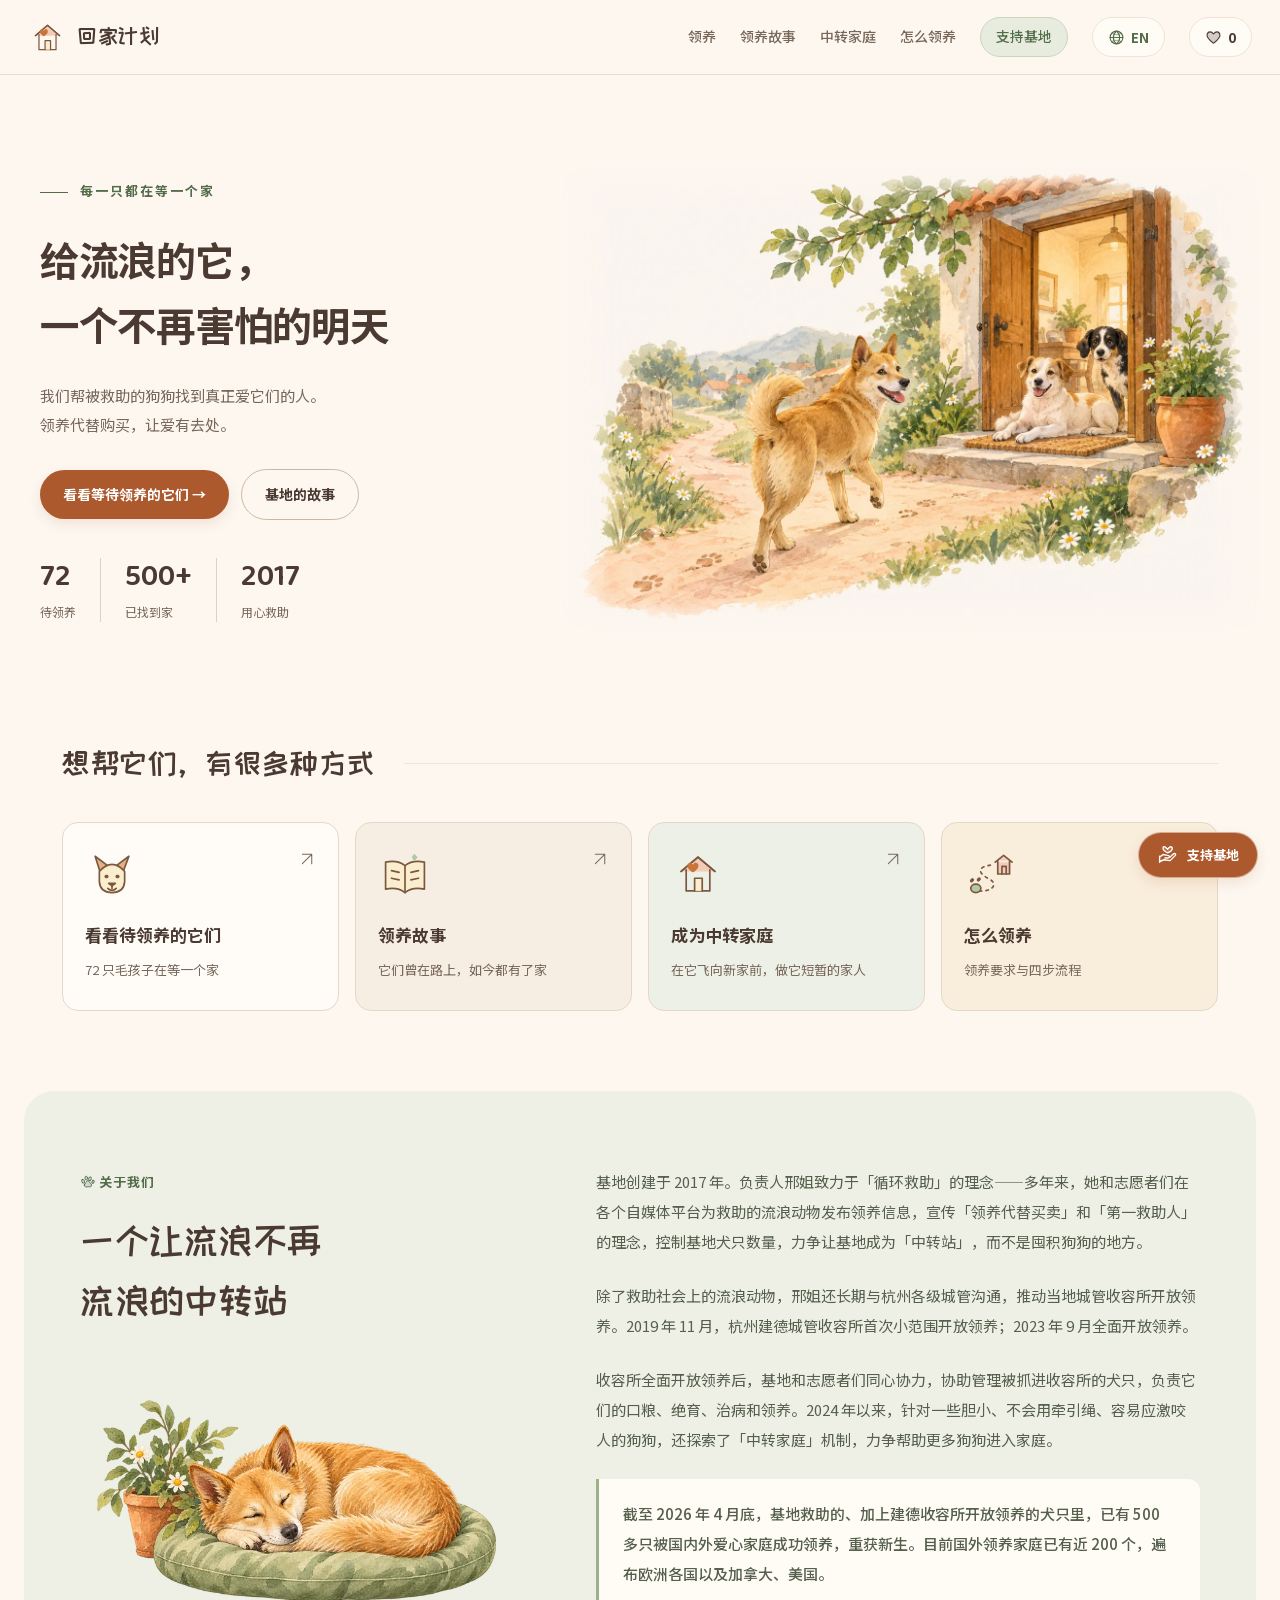
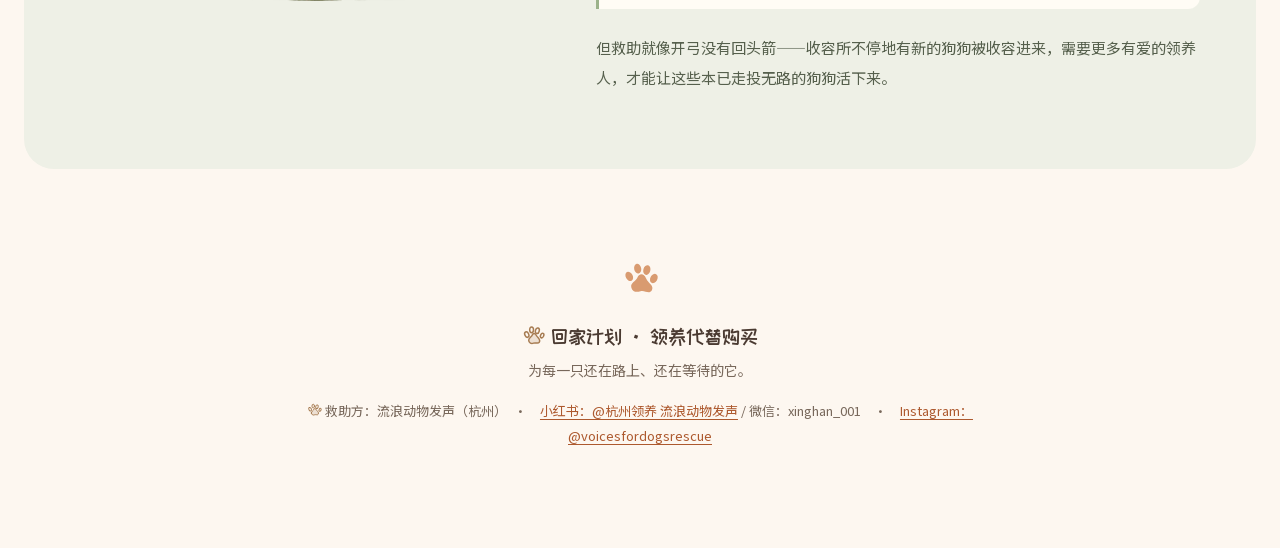
==== index.html @ b41351df "October sync: Erniu adopted, 16 profiles refreshed, Beer joins Erniu (the age-corrected Frenchie) wa" ====
<!DOCTYPE html>
<html lang="zh-CN">
<head>
  <meta charset="UTF-8" />
  <meta name="viewport" content="width=device-width, initial-scale=1.0" />
  <title>回家计划 · 流浪狗狗领养 | Bring Them Home</title>
  <link rel="stylesheet" href="assets/fonts/fonts.css?v=1" />
  <meta name="description" content="邢姐流浪动物救助基地的领养平台——被救助的狗狗们在等一个家。领养代替购买。" />
  <meta property="og:site_name" content="回家计划 Bring Them Home" />
  <meta property="og:type" content="website" />
  <meta property="og:title" content="回家计划 · 流浪狗狗领养 | Bring Them Home" />
  <meta property="og:description" content="邢姐流浪动物救助基地的领养平台——被救助的狗狗们在等一个家。领养代替购买。" />
  <meta property="og:url" content="https://homefurthem.org/" />
  <meta property="og:image" content="https://homefurthem.org/assets/art/homeward-social.jpg" />
  <meta name="twitter:card" content="summary_large_image" />
  <link rel="icon" type="image/svg+xml" href="assets/art/home.svg" />
  <link rel="stylesheet" href="styles.css?v=18" />
  <link rel="stylesheet" href="storybook.css?v=2" />
</head>
<body data-page="home">
  <main>
    <!-- 英雄区 -->
    <section id="top" class="hero">
      <div class="hero-inner">
        <p class="hero-kicker" data-t="hero_kicker"></p>
        <h1 class="hero-title" data-t-html="hero_title"></h1>
        <p class="hero-sub" data-t-html="hero_sub"></p>
        <div class="hero-cta">
          <a href="dogs.html" class="btn btn-primary" data-t="hero_cta1"></a>
          <a href="#base" class="btn btn-ghost" data-t="hero_cta2"></a>
        </div>
        <div class="hero-stats">
          <div><strong id="statTotal">0</strong><span data-t="stat_wait"></span></div>
          <div><strong>500+</strong><span data-t="stat_home"></span></div>
          <div><strong>2017</strong><span data-t="stat_year"></span></div>
        </div>
      </div>
      <div class="hero-art" aria-hidden="true">
        <img src="assets/art/homeward.webp" srcset="assets/art/homeward-small.webp 720w, assets/art/homeward.webp 1440w" sizes="(max-width: 760px) 100vw, 58vw" width="1440" height="960" alt="" class="homeward-art" fetchpriority="high" />
      </div>
    </section>

    <!-- 把参与入口放在基地长文前，让访客更快找到狗狗 -->
    <section class="section entries">
      <div class="section-head"><h2 data-t="home_entry_title"></h2></div>
      <div class="entry-grid">
        <a class="entry-card" href="dogs.html"><img class="entry-art" src="assets/art/dog.svg" alt="" width="64" height="64" aria-hidden="true" /><strong data-t="entry_dogs_t"></strong><span data-t="entry_dogs_d"></span><span class="entry-arrow" aria-hidden="true">↗</span></a>
        <a class="entry-card" href="stories.html"><img class="entry-art" src="assets/art/book.svg" alt="" width="64" height="64" aria-hidden="true" /><strong data-t="entry_stories_t"></strong><span data-t="entry_stories_d"></span><span class="entry-arrow" aria-hidden="true">↗</span></a>
        <a class="entry-card" href="foster.html"><img class="entry-art" src="assets/art/home.svg" alt="" width="64" height="64" aria-hidden="true" /><strong data-t="entry_foster_t"></strong><span data-t="entry_foster_d"></span><span class="entry-arrow" aria-hidden="true">↗</span></a>
        <a class="entry-card" href="adopt.html"><img class="entry-art" src="assets/art/path.svg" alt="" width="64" height="64" aria-hidden="true" /><strong data-t="entry_adopt_t"></strong><span data-t="entry_adopt_d"></span><span class="entry-arrow" aria-hidden="true">↗</span></a>
      </div>
    </section>

    <!-- 关于基地 -->
    <section id="base" class="base">
      <div class="base-inner">
        <div class="base-intro">
          <p class="base-kicker" data-t="base_kicker"></p>
          <h2 class="base-title" data-t="base_title"></h2>
          <img class="resting-art" src="assets/art/resting-dog.webp" width="720" height="480" alt="" aria-hidden="true" loading="lazy" />
        </div>
        <div class="base-text">
          <p data-t="base_p1"></p>
          <p data-t="base_p2"></p>
          <p data-t="base_p3"></p>
          <p class="base-highlight" data-t="base_p4"></p>
          <p data-t="base_p5"></p>
        </div>
      </div>
    </section>

  </main>
  <script src="data.js?v=34"></script>
  <script src="app.js?v=18"></script>
  <script src="ui-icons.js?v=1"></script>
</body>
</html>
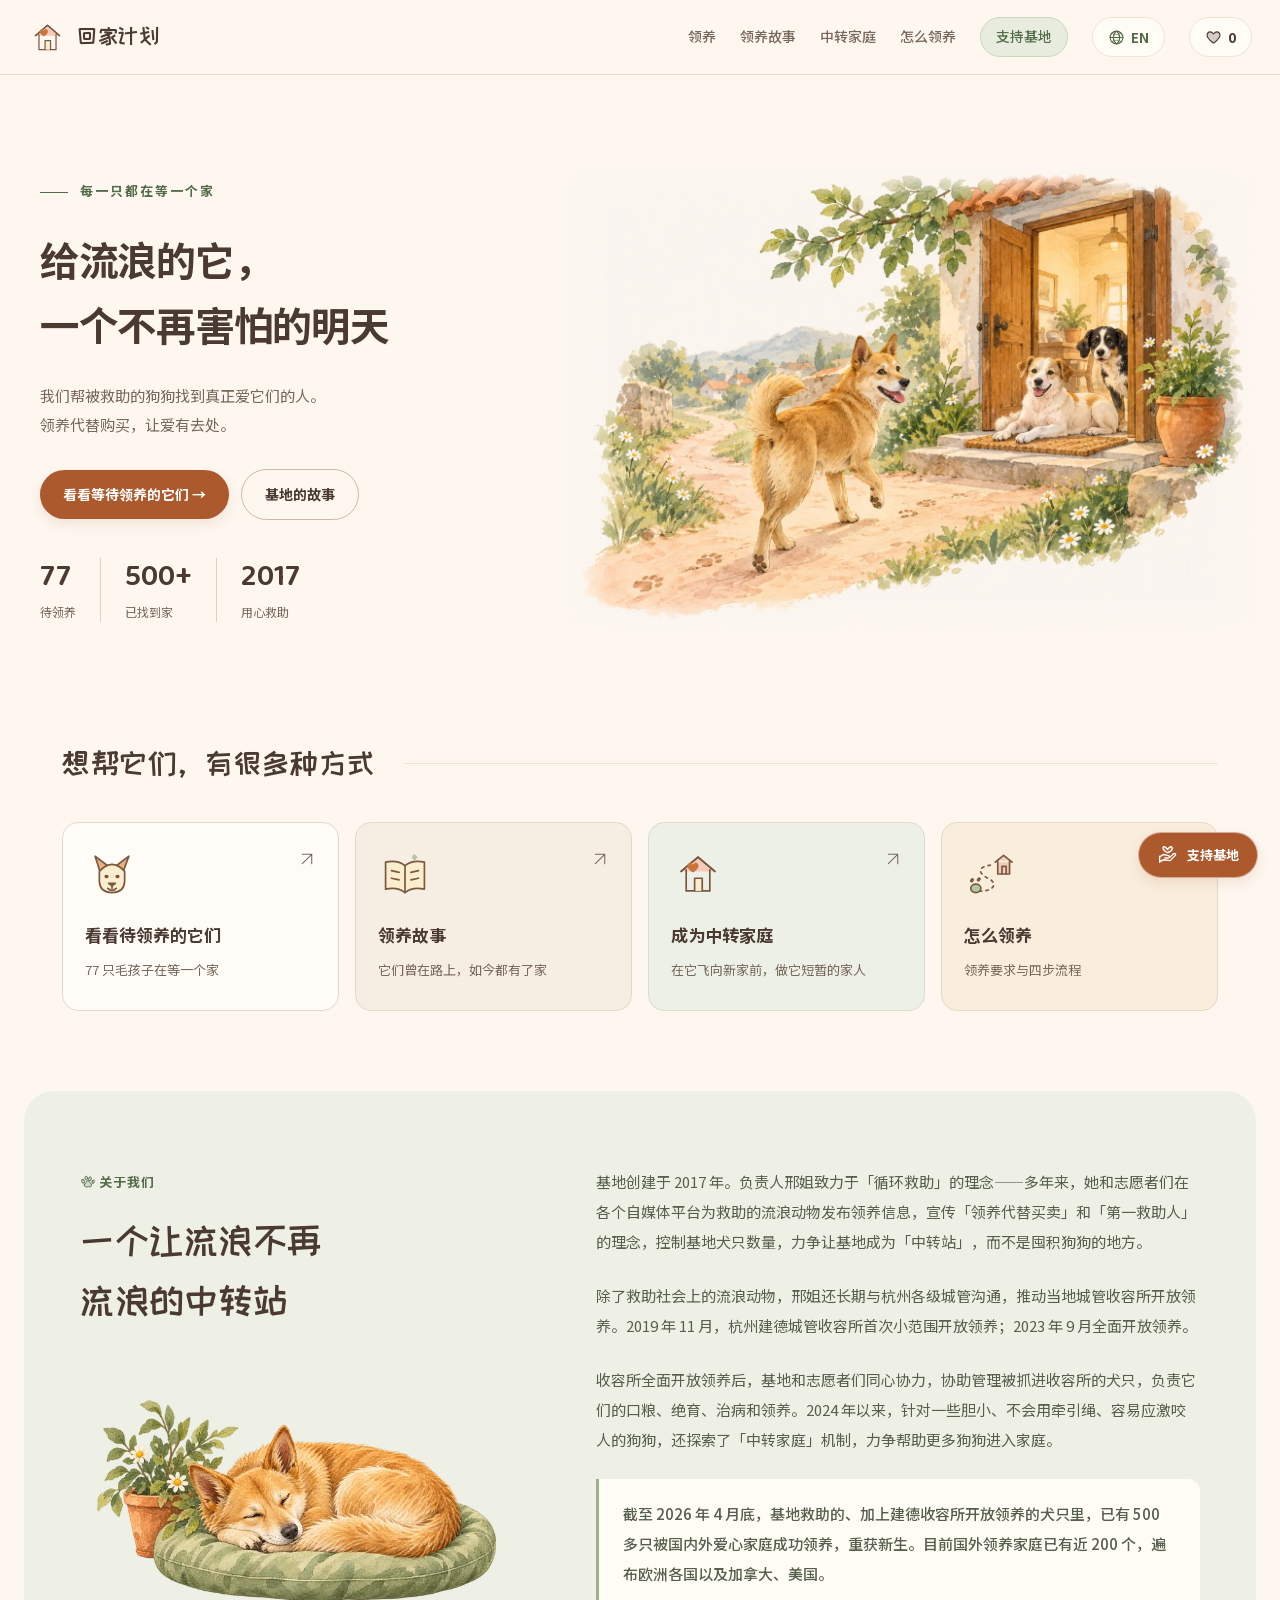
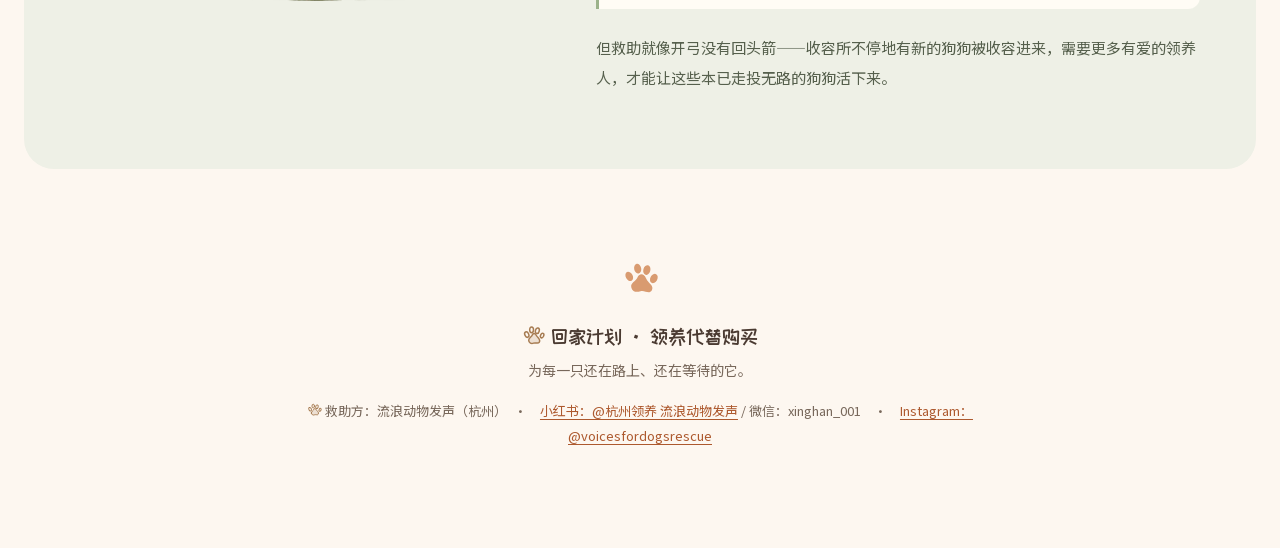
==== commit 244a651f: "Five more join the wall: Maple, Lays, Pepsi, Snowcap, Truffle Volunteer-delivered photos and tempera" ====
--- a/index.html
+++ b/index.html
@@ -70,7 +70,7 @@
     </section>
 
   </main>
-  <script src="data.js?v=34"></script>
+  <script src="data.js?v=35"></script>
   <script src="app.js?v=18"></script>
   <script src="ui-icons.js?v=1"></script>
 </body>
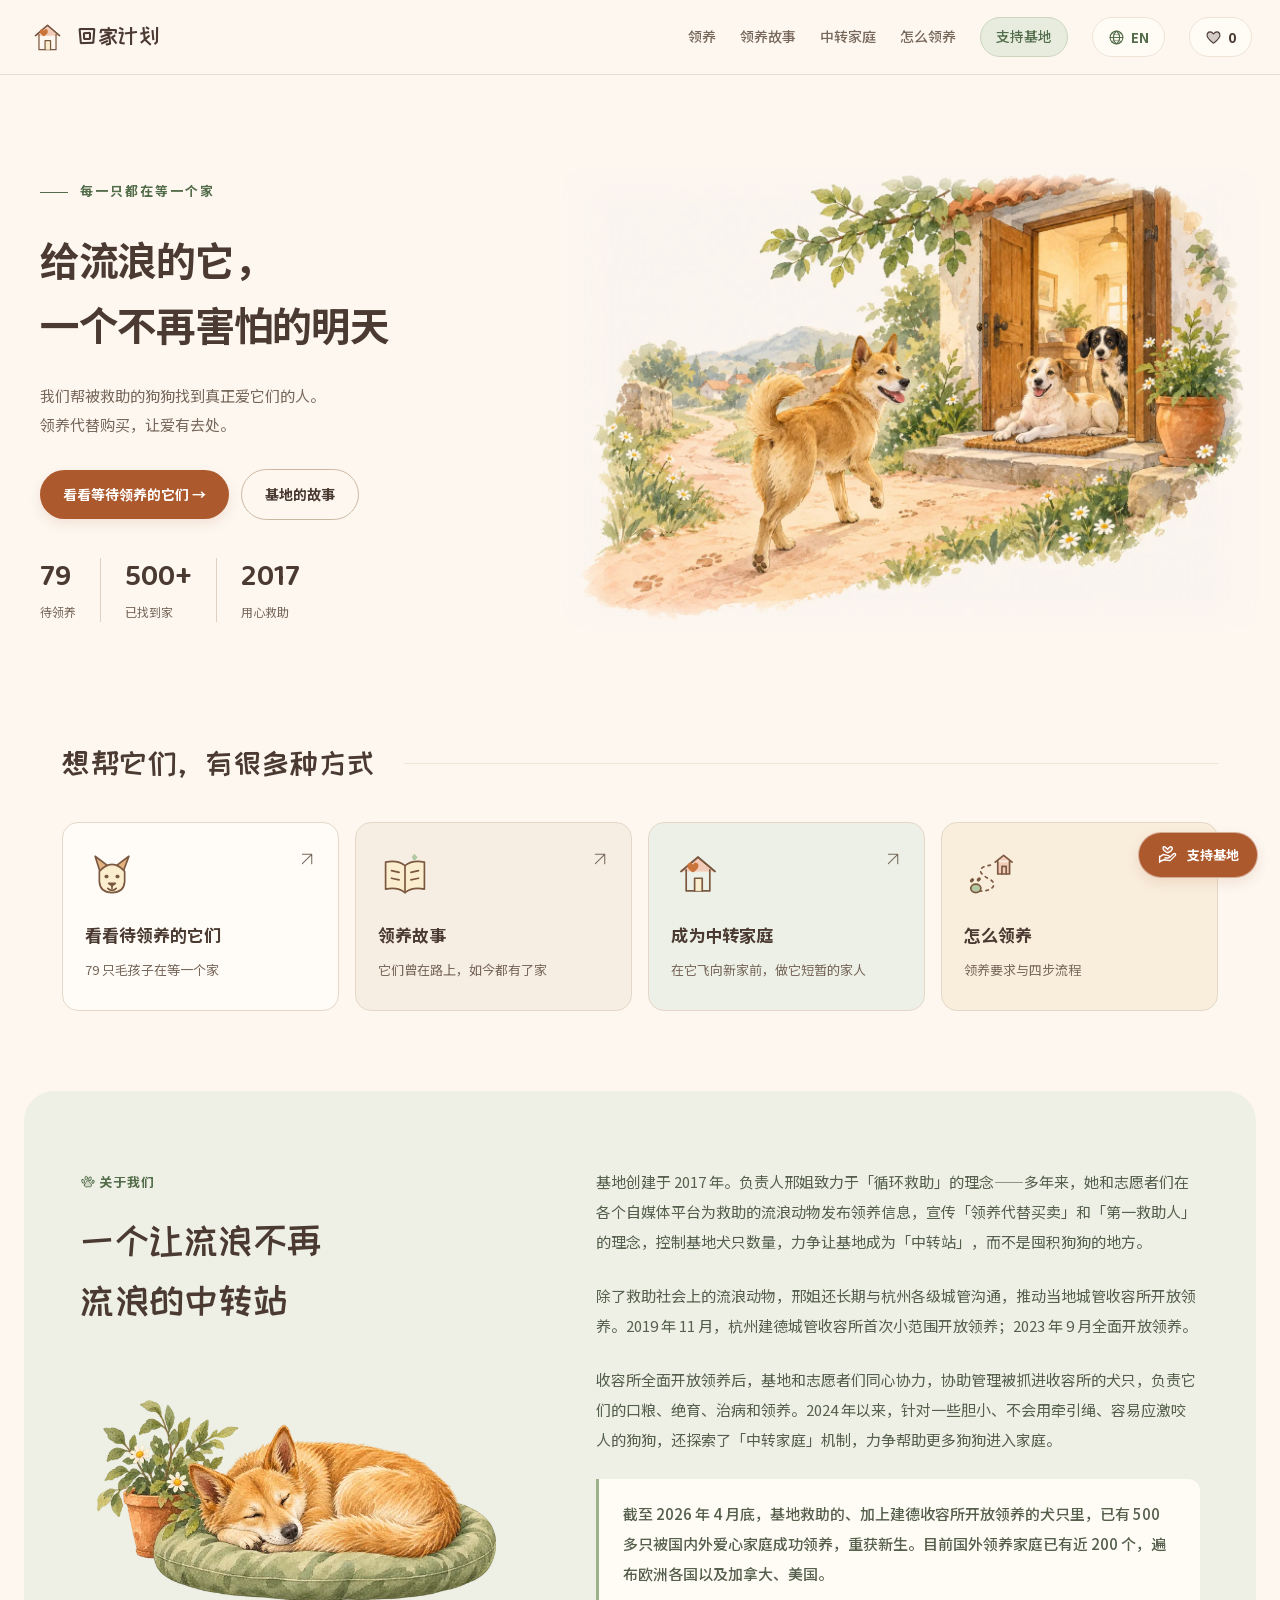
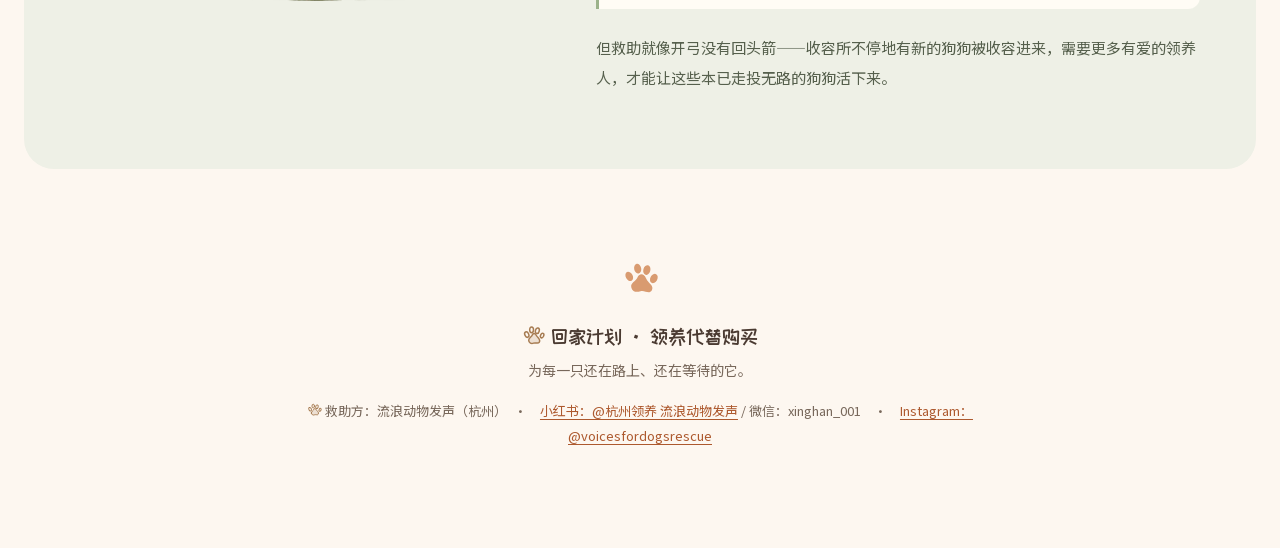
==== commit 338f8065: "Baigao and Snow complete the October wall The last two photographed October intakes go up: Baigao, t" ====
--- a/index.html
+++ b/index.html
@@ -70,7 +70,7 @@
     </section>
 
   </main>
-  <script src="data.js?v=35"></script>
+  <script src="data.js?v=36"></script>
   <script src="app.js?v=18"></script>
   <script src="ui-icons.js?v=1"></script>
 </body>
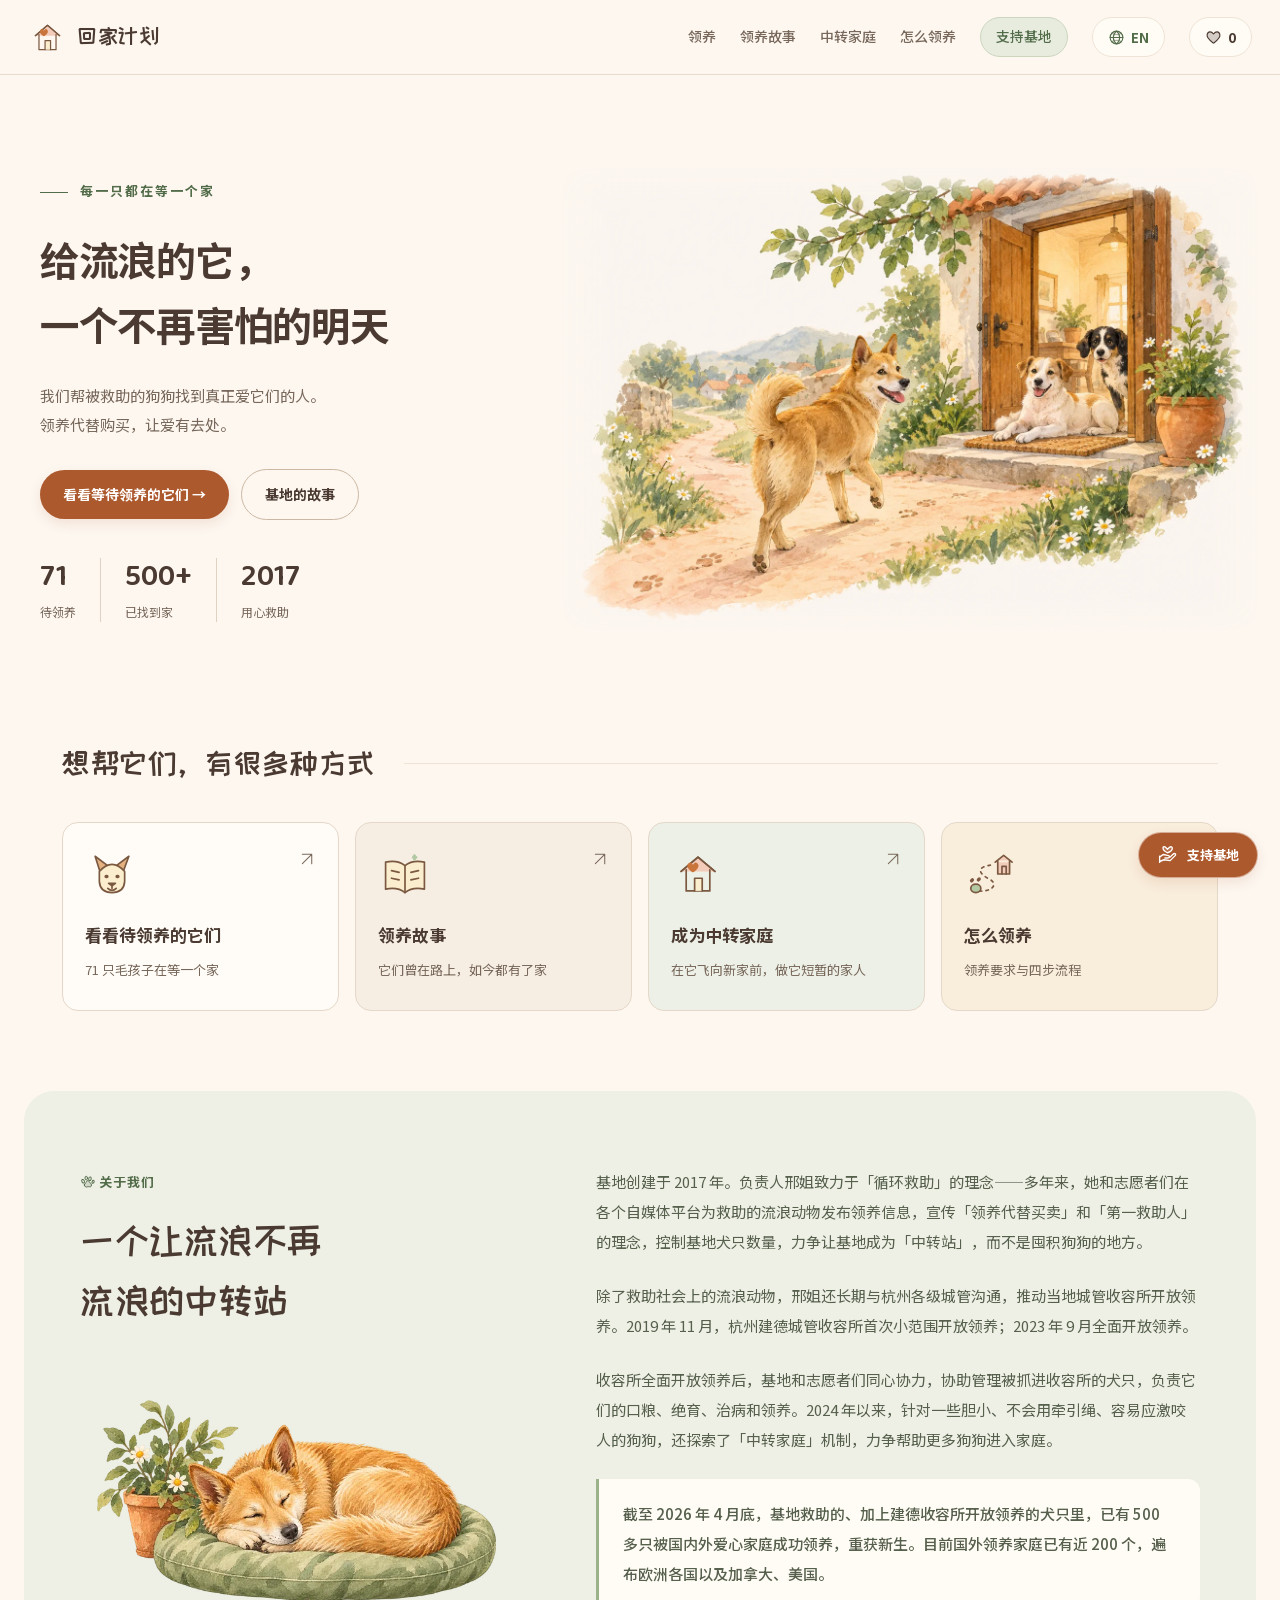
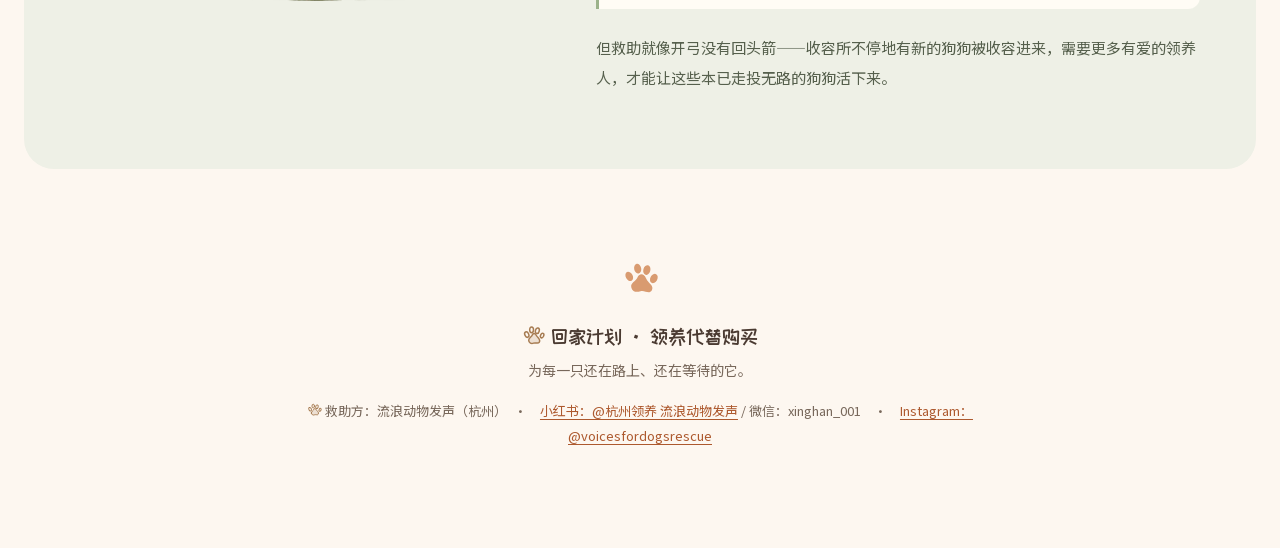
==== commit ff00d0a7: "Remove 8 dogs from wall: 7 adopted (五筒/小石榴/豆芽/白芸豆/梅雨/夏至/麻花), 1 passed away (桃仁); data v37 Co-Authore" ====
--- a/index.html
+++ b/index.html
@@ -70,7 +70,7 @@
     </section>
 
   </main>
-  <script src="data.js?v=36"></script>
+  <script src="data.js?v=37"></script>
   <script src="app.js?v=18"></script>
   <script src="ui-icons.js?v=1"></script>
 </body>
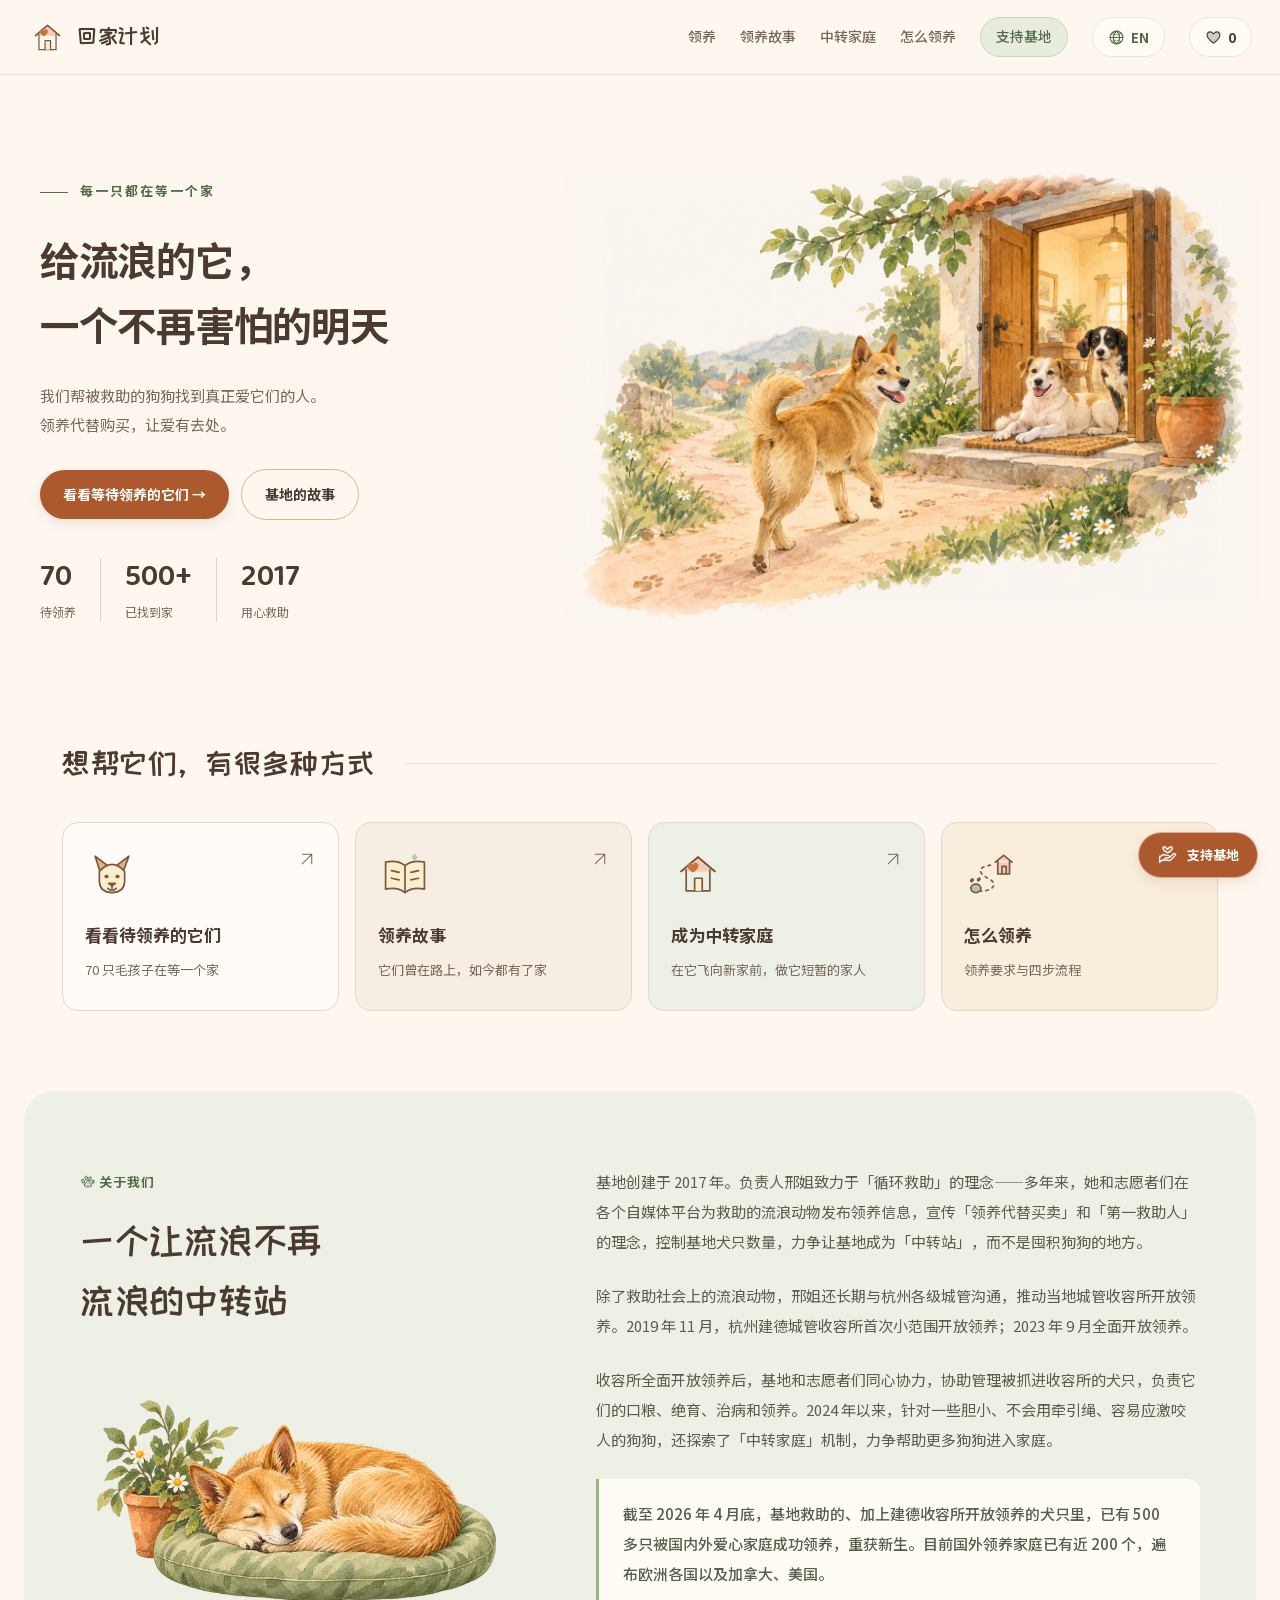
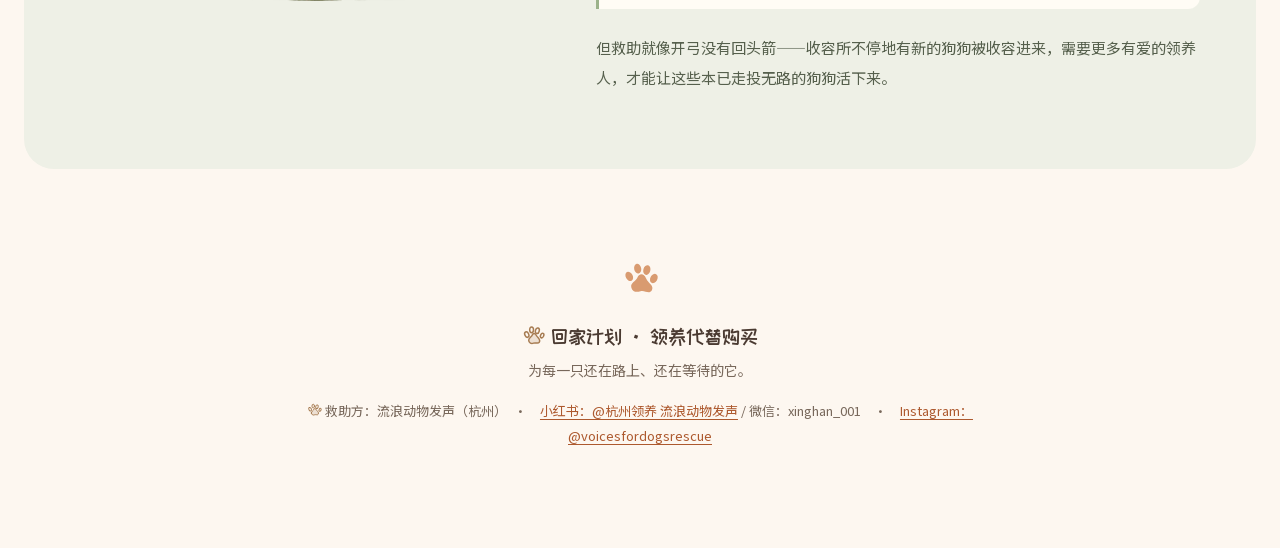
==== commit d1b774b3: "Huahu adopted - remove from wall; data v39 Co-Authored-By: Claude Fable 5 <noreply@anthropic.com>" ====
--- a/index.html
+++ b/index.html
@@ -70,7 +70,7 @@
     </section>
 
   </main>
-  <script src="data.js?v=37"></script>
+  <script src="data.js?v=39"></script>
   <script src="app.js?v=18"></script>
   <script src="ui-icons.js?v=1"></script>
 </body>
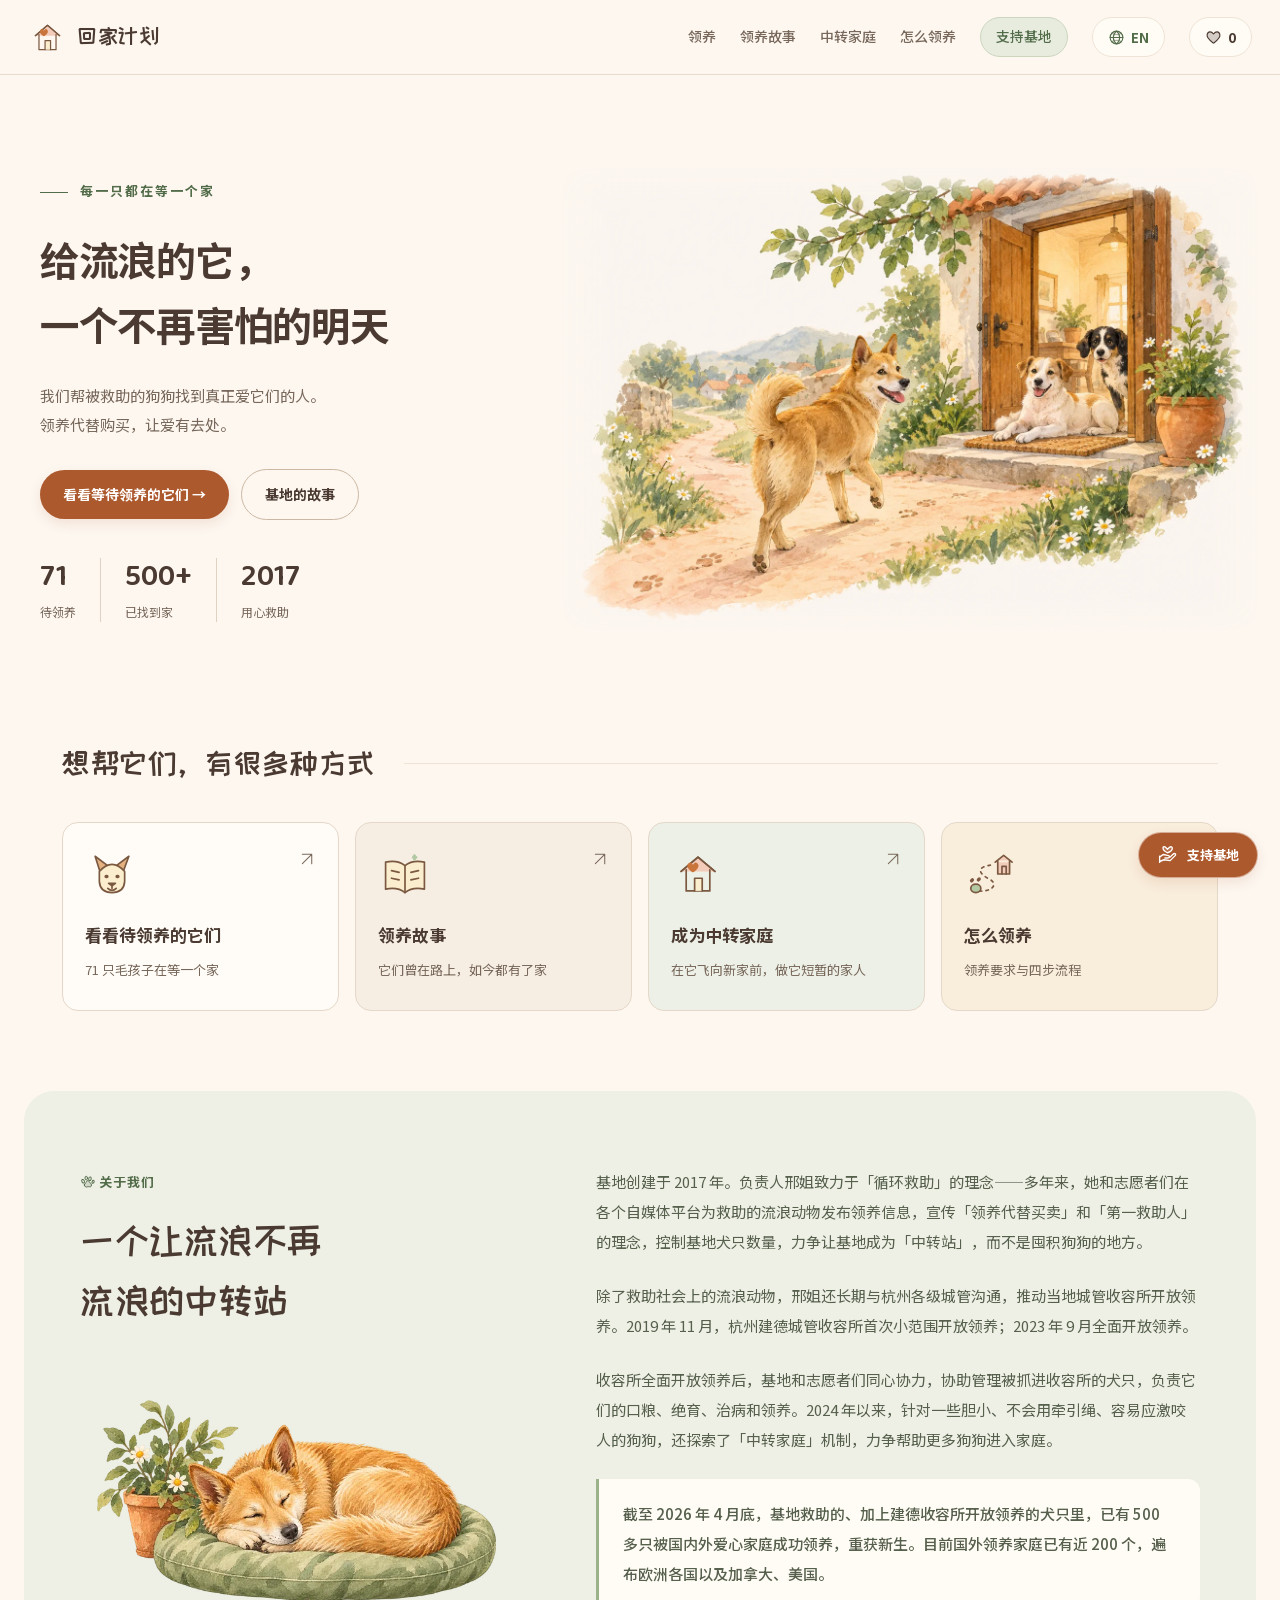
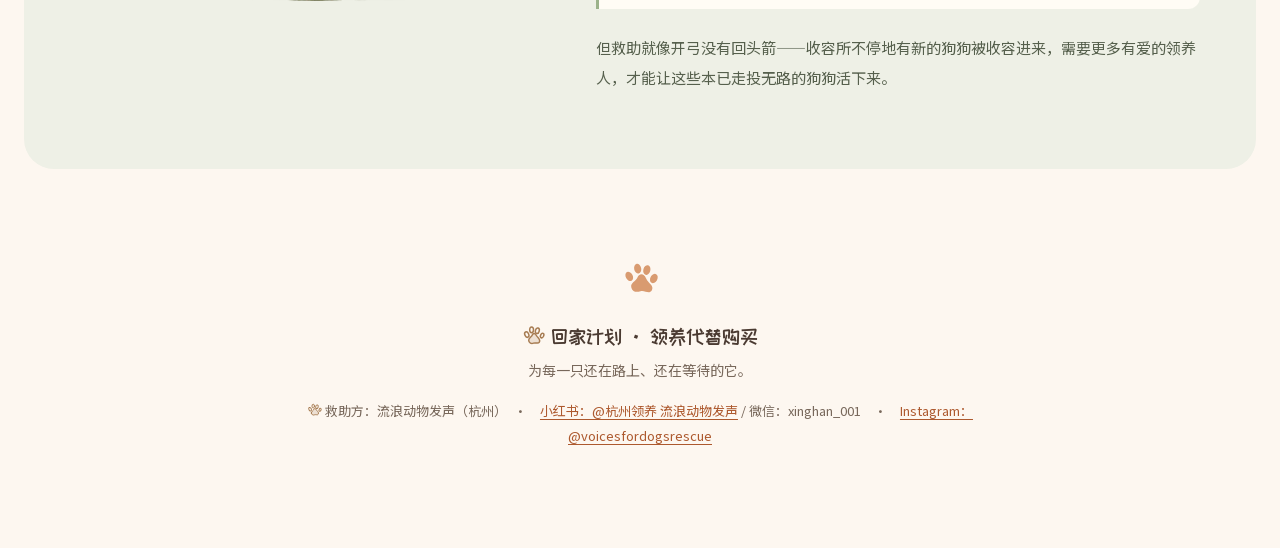
==== commit 4a8c017a: "Weekly Yuque sync #4: Pudding/Seven/Xiaoguai story rewrites, behavior and health notes for 6 dogs, B" ====
--- a/index.html
+++ b/index.html
@@ -70,7 +70,7 @@
     </section>
 
   </main>
-  <script src="data.js?v=39"></script>
+  <script src="data.js?v=40"></script>
   <script src="app.js?v=18"></script>
   <script src="ui-icons.js?v=1"></script>
 </body>
